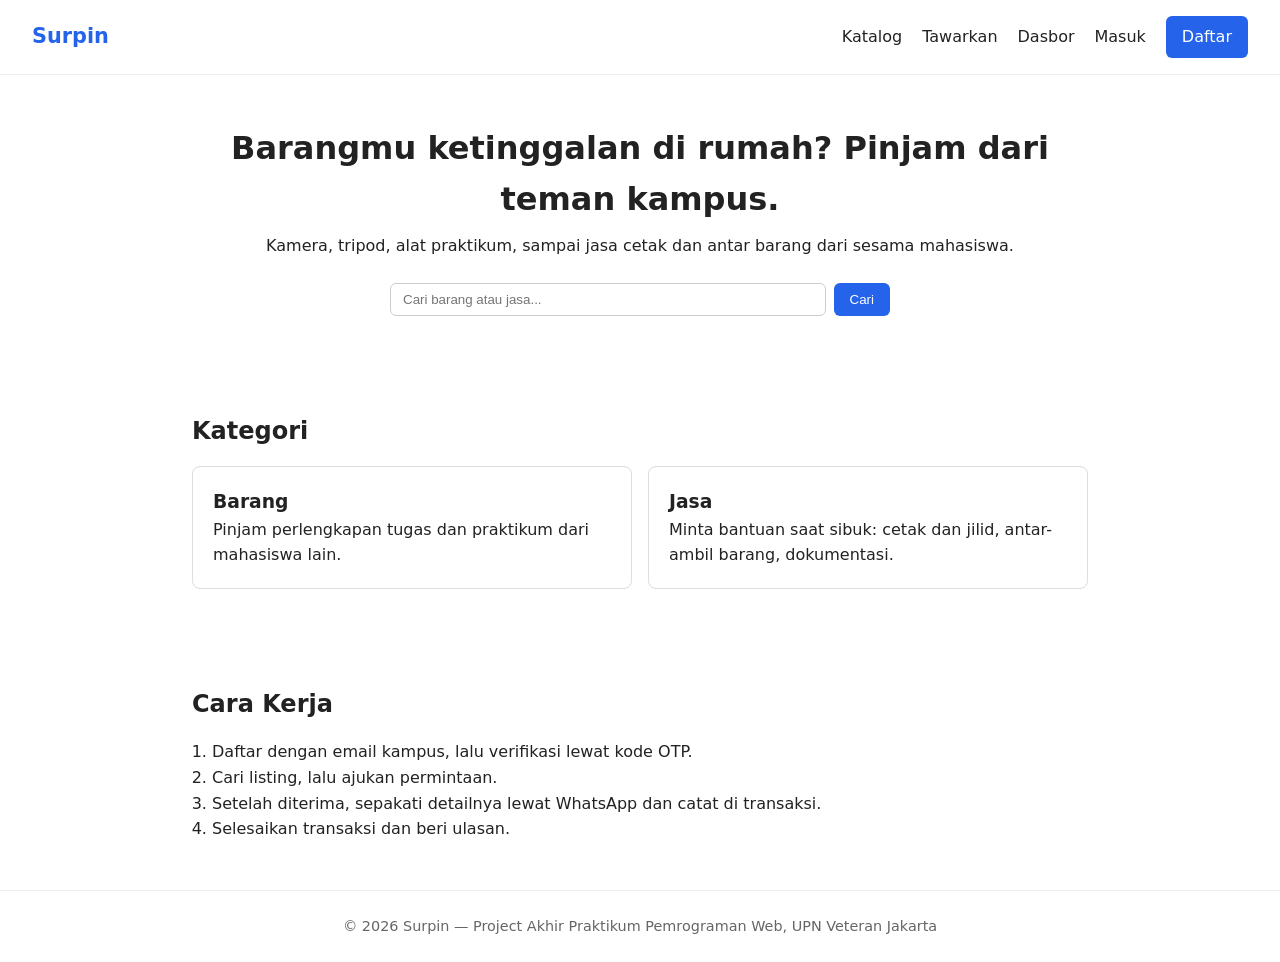
==== index.html @ cc720fbc "Add initial project files including HTML, CSS, JS, and data structure" ====
<!DOCTYPE html>
<html lang="id">
<head>
  <meta charset="UTF-8">
  <meta name="viewport" content="width=device-width, initial-scale=1.0">
  <title>Surpin | Pinjam Barang & Jasa Bantuan antar-Mahasiswa</title>
  <link rel="stylesheet" href="assets/css/style.css">
</head>
<body>

  <header class="navbar">
    <a href="index.html" class="logo">Surpin</a>
    <nav>
      <a href="pages/katalog.html">Katalog</a>
      <a href="pages/tambah-listing.html">Tawarkan</a>
      <a href="pages/dasbor.html">Dasbor</a>
      <a href="pages/masuk.html">Masuk</a>
      <a href="pages/daftar.html" class="btn">Daftar</a>
    </nav>
  </header>

  <main>
    <section class="hero">
      <h1>Barangmu ketinggalan di rumah? Pinjam dari teman kampus.</h1>
      <p>Kamera, tripod, alat praktikum, sampai jasa cetak dan antar barang dari sesama mahasiswa.</p>
      <form id="form-cari">
        <input type="text" placeholder="Cari barang atau jasa..." aria-label="Cari">
        <button type="submit" class="btn">Cari</button>
      </form>
    </section>

    <section class="kategori">
      <h2>Kategori</h2>
      <div class="grid">
        <a href="pages/katalog.html?jenis=barang" class="kartu">
          <h3>Barang</h3>
          <p>Pinjam perlengkapan tugas dan praktikum dari mahasiswa lain.</p>
        </a>
        <a href="pages/katalog.html?jenis=jasa" class="kartu">
          <h3>Jasa</h3>
          <p>Minta bantuan saat sibuk: cetak dan jilid, antar-ambil barang, dokumentasi.</p>
        </a>
      </div>
    </section>

    <section class="cara-kerja">
      <h2>Cara Kerja</h2>
      <ol>
        <li>Daftar dengan email kampus, lalu verifikasi lewat kode OTP.</li>
        <li>Cari listing, lalu ajukan permintaan.</li>
        <li>Setelah diterima, sepakati detailnya lewat WhatsApp dan catat di transaksi.</li>
        <li>Selesaikan transaksi dan beri ulasan.</li>
      </ol>
    </section>
  </main>

  <footer>
    <p>&copy; 2026 Surpin — Project Akhir Praktikum Pemrograman Web, UPN Veteran Jakarta</p>
  </footer>

  <script src="assets/js/main.js"></script>
</body>
</html>
---- assets/css/style.css ----
/* Style utama Surpin */
* { margin: 0; padding: 0; box-sizing: border-box; }

body {
  font-family: system-ui, sans-serif;
  color: #222;
  line-height: 1.6;
}

a { color: inherit; text-decoration: none; }

.btn {
  background: #2563eb;
  color: #fff;
  padding: 8px 16px;
  border: none;
  border-radius: 6px;
  cursor: pointer;
}

.navbar {
  display: flex;
  justify-content: space-between;
  align-items: center;
  padding: 16px 32px;
  border-bottom: 1px solid #eee;
}
.logo { font-weight: bold; font-size: 1.3rem; color: #2563eb; }
.navbar nav { display: flex; gap: 20px; align-items: center; }

main section { padding: 48px 32px; max-width: 960px; margin: 0 auto; }

.hero { text-align: center; }
.hero h1 { font-size: 2rem; margin-bottom: 8px; }
#form-cari { display: flex; gap: 8px; max-width: 500px; margin: 24px auto 0; }
#form-cari input { flex: 1; padding: 8px 12px; border: 1px solid #ccc; border-radius: 6px; }

h2 { margin-bottom: 16px; }
.grid { display: grid; grid-template-columns: repeat(auto-fit, minmax(220px, 1fr)); gap: 16px; }
.kartu { border: 1px solid #ddd; border-radius: 8px; padding: 20px; }
.kartu:hover { border-color: #2563eb; }

.cara-kerja ol { padding-left: 20px; }

footer { text-align: center; padding: 24px; border-top: 1px solid #eee; font-size: 0.9rem; color: #666; }
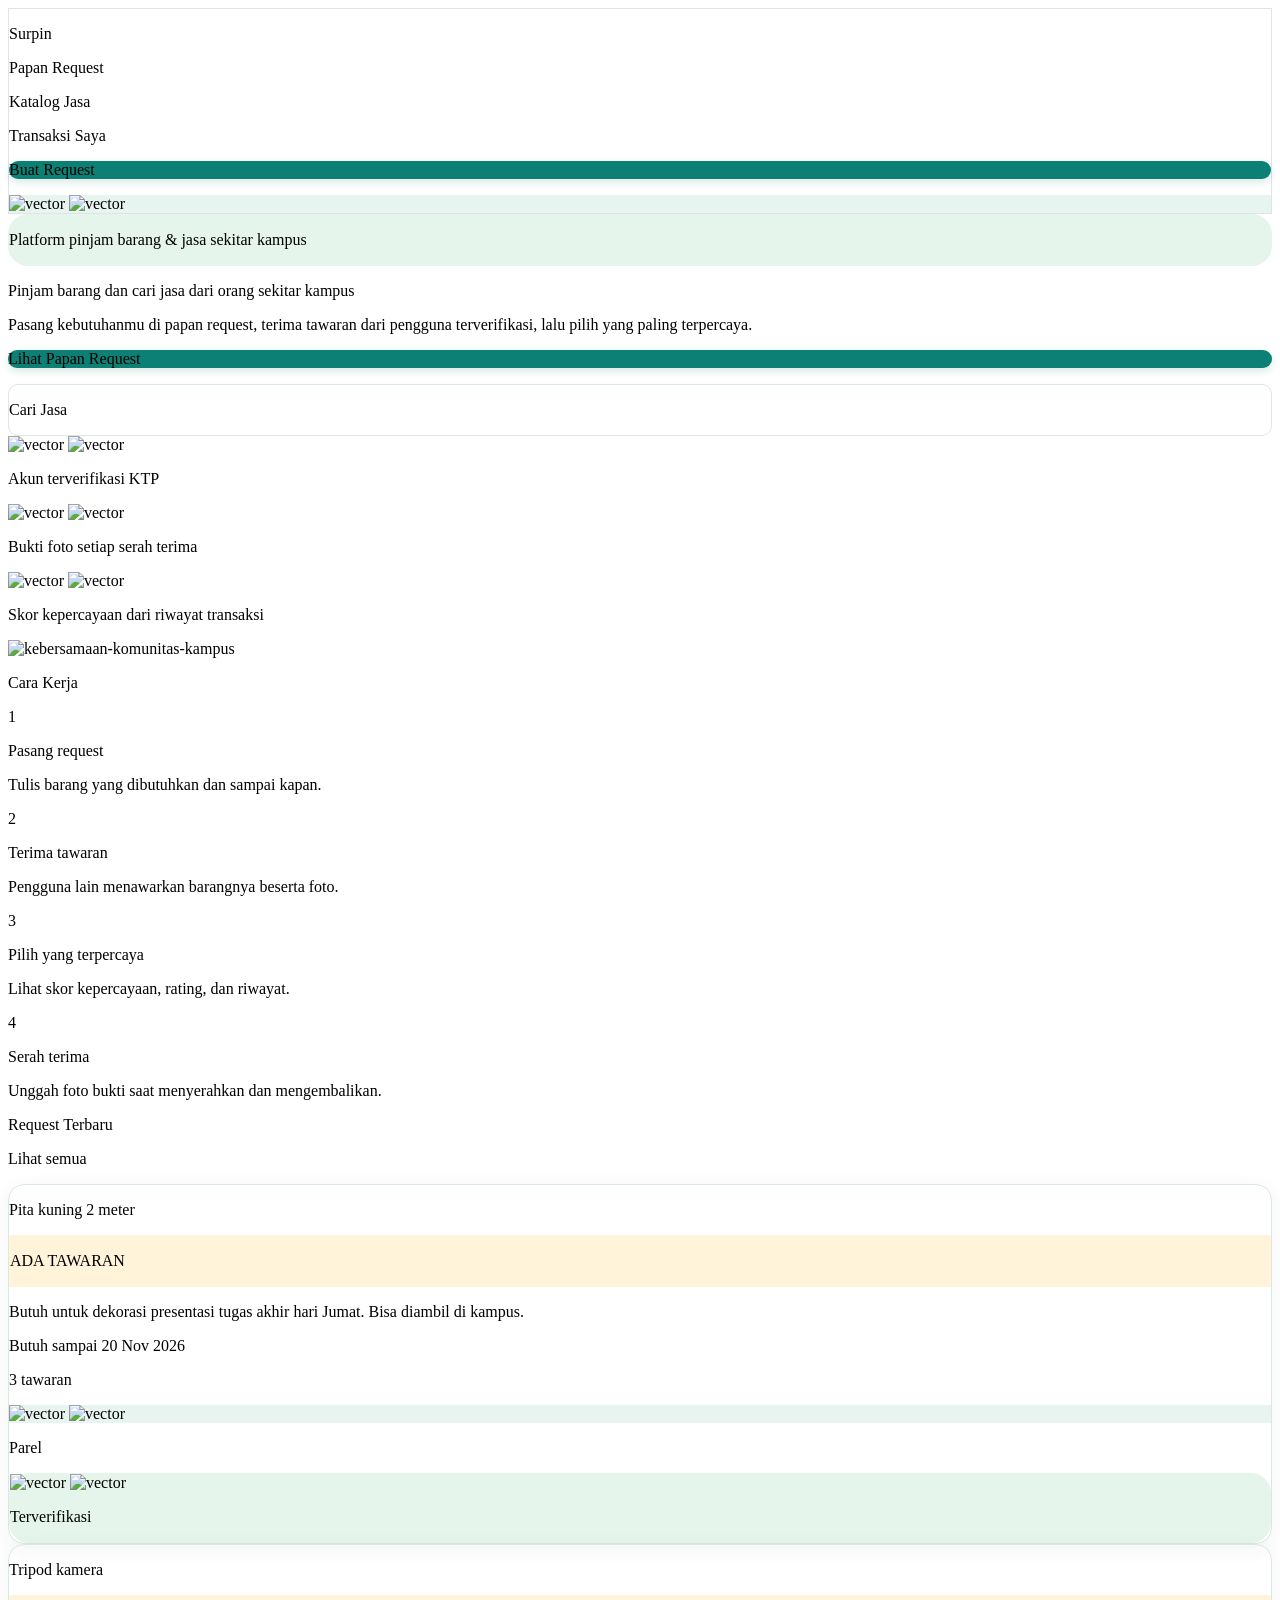
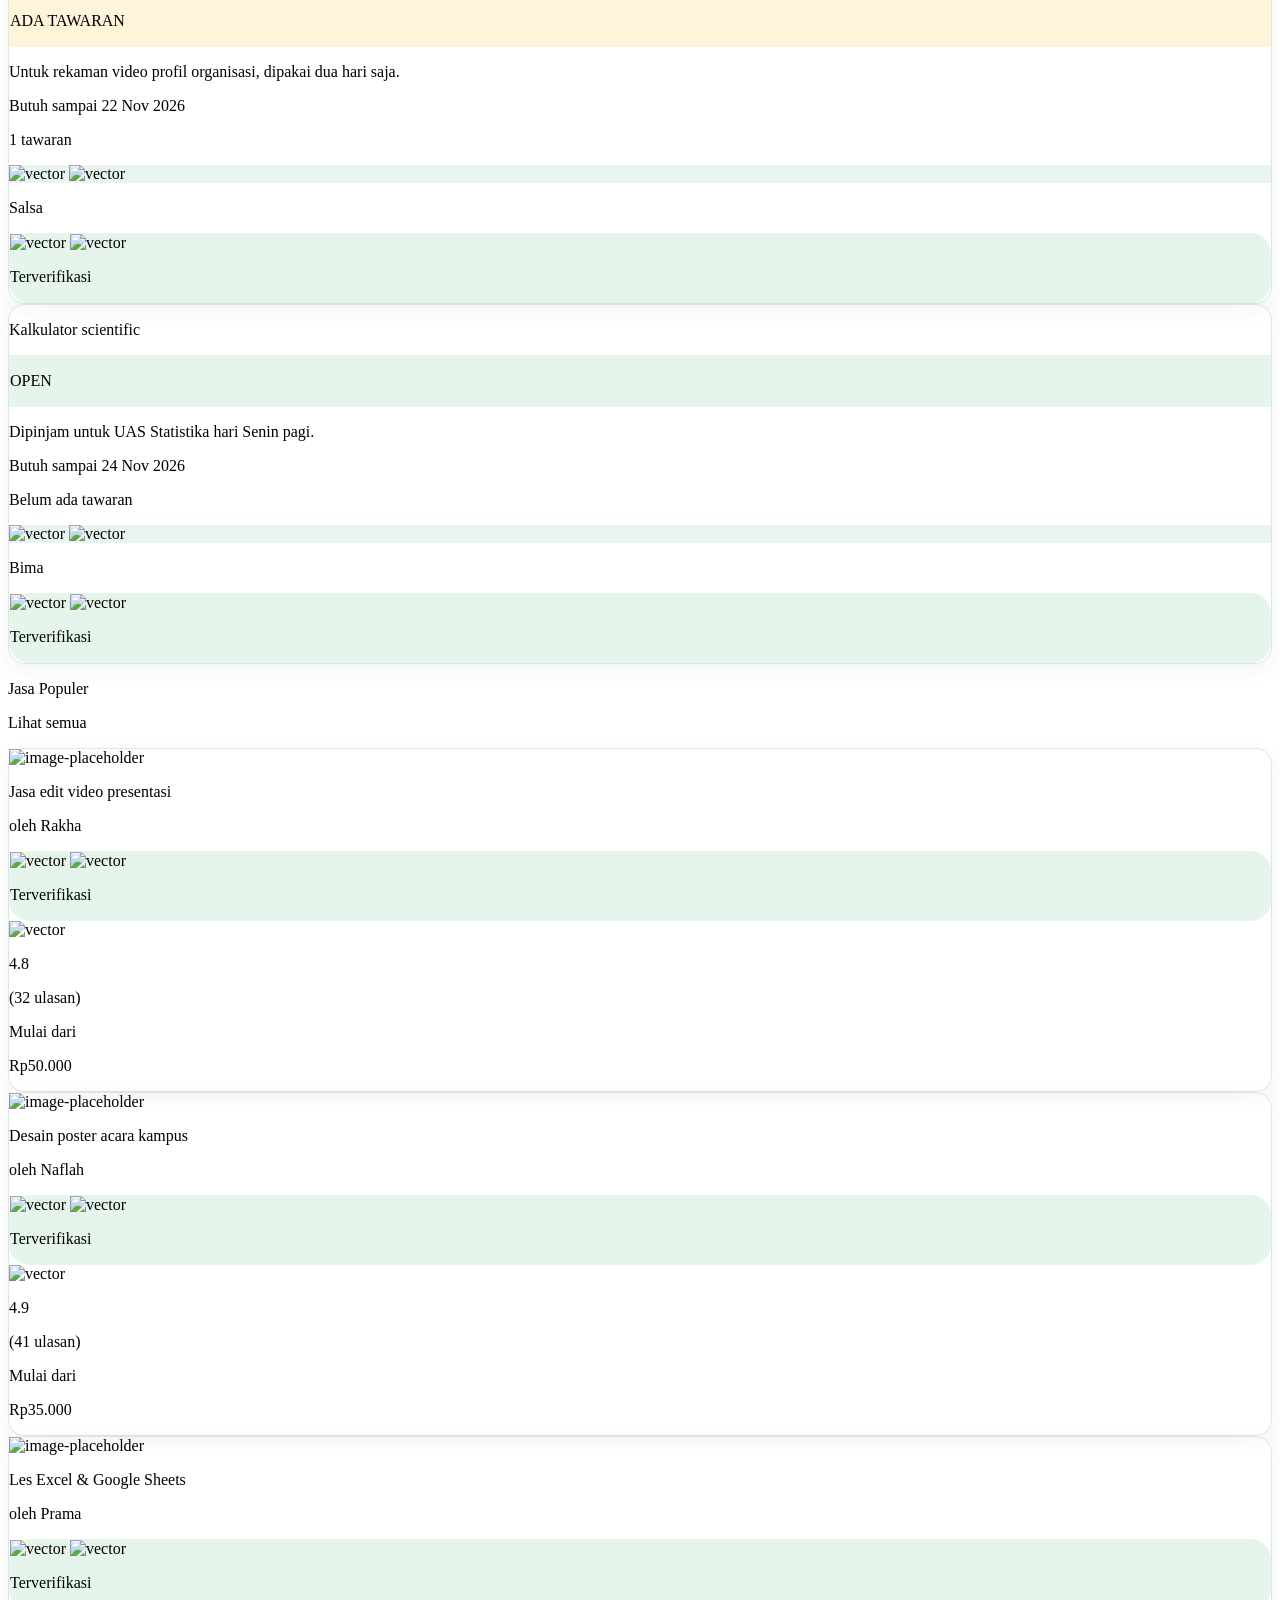
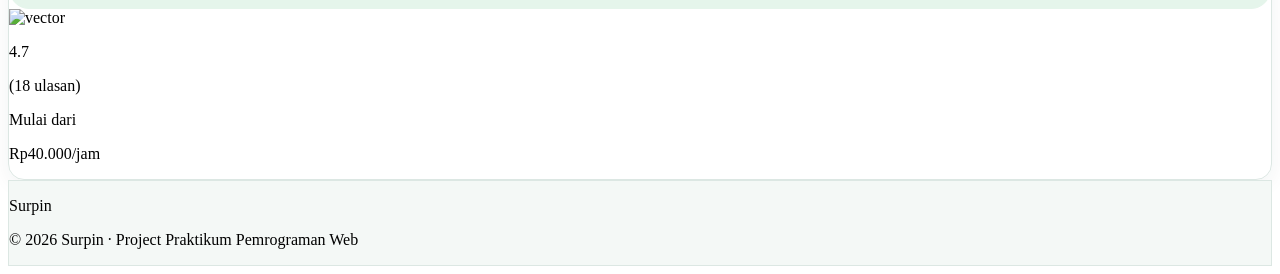
==== commit edd8bbcd: "Menambahkan HTML" ====
--- a/index.html
+++ b/index.html
@@ -1,63 +1,305 @@
+
 <!DOCTYPE html>
-<html lang="id">
+<html lang="en">
 <head>
   <meta charset="UTF-8">
   <meta name="viewport" content="width=device-width, initial-scale=1.0">
-  <title>Surpin | Pinjam Barang & Jasa Bantuan antar-Mahasiswa</title>
-  <link rel="stylesheet" href="assets/css/style.css">
+  <meta name="description" content="Exported from Figma">
+  <title>Exported Figma Design</title>
+  <link href="https://fonts.googleapis.com/css?family=Inter&display=swap" rel="stylesheet">
+
+  <link rel="stylesheet" href="styles.css">
 </head>
 <body>
+<div class="01-beranda-1">
+<div class="navbar" style="border: 1px solid rgba(220, 231, 227, 1)">
+<p class="text-3"><span class="text-rgb-13-128-117">Surpin</span></p>
+<div class="menu-4">
+<p class="text-5"><span class="text-rgb-88-111-107">Papan Request</span></p>
+<p class="text-6"><span class="text-rgb-88-111-107">Katalog Jasa</span></p>
+<p class="text-7"><span class="text-rgb-88-111-107">Transaksi Saya</span></p>
+</div>
+<div class="actions-8">
+<div class="button-primary" style="background-color: rgba(13, 128, 117, 1); box-shadow: 0px 3px 8px rgba(13, 115, 102, 0.1599999964237213); border-radius: 10px">
+<p class="text-10"><span class="text-white">Buat Request</span></p>
+</div>
+<div class="avatar" style="background-color: rgba(231, 244, 239, 1)">
+<div class="icon-user-12">
+<img src="assets/images/vector-13.svg" class="vector-13" alt="vector" />
+<img src="assets/images/vector-14.svg" class="vector-14" alt="vector" />
+</div>
+</div>
+</div>
+</div>
+<div class="hero-15">
+<div class="statuschip" style="background-color: rgba(229, 245, 235, 1); border: 1px solid rgba(229, 245, 235, 1); border-radius: 20px">
+<p class="text-17"><span class="text-rgb-22-112-76">Platform pinjam barang &amp; jasa sekitar kampus</span></p>
+</div>
+<p class="text-18"><span class="text-rgb-24-60-56">Pinjam barang dan cari jasa dari orang sekitar kampus</span></p>
+<p class="text-19"><span class="text-rgb-88-111-107">Pasang kebutuhanmu di papan request, terima tawaran dari pengguna terverifikasi, lalu pilih yang paling terpercaya.</span></p>
+<div class="frame-20">
+<div class="button-primary" style="background-color: rgba(13, 128, 117, 1); box-shadow: 0px 3px 8px rgba(13, 115, 102, 0.1599999964237213); border-radius: 10px">
+<p class="text-22"><span class="text-white">Lihat Papan Request</span></p>
+</div>
+<div class="button-secondary" style="border: 1px solid rgba(220, 231, 227, 1); border-radius: 10px">
+<p class="text-24"><span class="text-rgb-24-60-56">Cari Jasa</span></p>
+</div>
+</div>
+<div class="frame-25">
+<div class="frame-26">
+<div class="icon-shield-27">
+<img src="assets/images/vector-28.svg" class="vector-28" alt="vector" />
+<img src="assets/images/vector-29.svg" class="vector-29" alt="vector" />
+</div>
+<p class="text-30"><span class="text-rgb-24-60-56">Akun terverifikasi KTP</span></p>
+</div>
+<div class="frame-31">
+<div class="icon-shield-32">
+<img src="assets/images/vector-33.svg" class="vector-33" alt="vector" />
+<img src="assets/images/vector-34.svg" class="vector-34" alt="vector" />
+</div>
+<p class="text-35"><span class="text-rgb-24-60-56">Bukti foto setiap serah terima</span></p>
+</div>
+<div class="frame-36">
+<div class="icon-shield-37">
+<img src="assets/images/vector-38.svg" class="vector-38" alt="vector" />
+<img src="assets/images/vector-39.svg" class="vector-39" alt="vector" />
+</div>
+<p class="text-40"><span class="text-rgb-24-60-56">Skor kepercayaan dari riwayat transaksi</span></p>
+</div>
+</div>
+<img src="assets/images/node-41.png" class="node-41" alt="kebersamaan-komunitas-kampus" />
+</div>
+<div class="cara-kerja-42">
+<div class="frame-43">
+<p class="text-44"><span class="text-rgb-24-60-56">Cara Kerja</span></p>
+</div>
+<div class="frame-45">
+<div class="frame-46">
+<div class="frame-47">
+<p class="text-48"><span class="text-white">1</span></p>
+</div>
+<p class="text-49"><span class="text-rgb-24-60-56">Pasang request</span></p>
+<p class="text-50"><span class="text-rgb-88-111-107">Tulis barang yang dibutuhkan dan sampai kapan.</span></p>
+</div>
+<div class="frame-51">
+<div class="frame-52">
+<p class="text-53"><span class="text-white">2</span></p>
+</div>
+<p class="text-54"><span class="text-rgb-24-60-56">Terima tawaran</span></p>
+<p class="text-55"><span class="text-rgb-88-111-107">Pengguna lain menawarkan barangnya beserta foto.</span></p>
+</div>
+<div class="frame-56">
+<div class="frame-57">
+<p class="text-58"><span class="text-white">3</span></p>
+</div>
+<p class="text-59"><span class="text-rgb-24-60-56">Pilih yang terpercaya</span></p>
+<p class="text-60"><span class="text-rgb-88-111-107">Lihat skor kepercayaan, rating, dan riwayat.</span></p>
+</div>
+<div class="frame-61">
+<div class="frame-62">
+<p class="text-63"><span class="text-white">4</span></p>
+</div>
+<p class="text-64"><span class="text-rgb-24-60-56">Serah terima</span></p>
+<p class="text-65"><span class="text-rgb-88-111-107">Unggah foto bukti saat menyerahkan dan mengembalikan.</span></p>
+</div>
+</div>
+</div>
+<div class="request-terbaru-66">
+<div class="frame-67">
+<p class="text-68"><span class="text-rgb-24-60-56">Request Terbaru</span></p>
+<p class="text-69"><span class="text-rgb-24-60-56">Lihat semua</span></p>
+</div>
+<div class="frame-70">
+<div class="card-request" style="border: 1px solid rgba(220, 231, 227, 1); box-shadow: 0px 5px 20px rgba(13, 56, 46, 0.05999999865889549); border-radius: 16px">
+<div class="top-72">
+<p class="text-73"><span class="text-rgb-24-60-56">Pita kuning 2 meter</span></p>
+<div class="statuschip" style="background-color: rgba(255, 243, 217, 1); border: 1px solid rgba(255, 243, 217, 1)">
+<p class="text-75"><span class="text-rgb-148-97-20">ADA TAWARAN</span></p>
+</div>
+</div>
+<p class="text-76"><span class="text-rgb-88-111-107">Butuh untuk dekorasi presentasi tugas akhir hari Jumat. Bisa diambil di kampus.</span></p>
+<div class="meta-77">
+<p class="text-78"><span class="text-rgb-88-111-107">Butuh sampai 20 Nov 2026</span></p>
+<p class="text-79"><span class="text-rgb-24-60-56">3 tawaran</span></p>
+</div>
+<div class="divider-80"></div>
+<div class="requester-81">
+<div class="avatar" style="background-color: rgba(231, 244, 239, 1)">
+<div class="icon-user-83">
+<img src="assets/images/vector-84.svg" class="vector-84" alt="vector" />
+<img src="assets/images/vector-85.svg" class="vector-85" alt="vector" />
+</div>
+</div>
+<p class="text-86"><span class="text-rgb-24-60-56">Parel</span></p>
+<div class="badge-verified" style="background-color: rgba(229, 245, 235, 1); border: 1px solid rgba(229, 245, 235, 1); border-radius: 20px">
+<div class="icon-shield-88">
+<img src="assets/images/vector-89.svg" class="vector-89" alt="vector" />
+<img src="assets/images/vector-90.svg" class="vector-90" alt="vector" />
+</div>
+<p class="text-91"><span class="text-rgb-24-60-56">Terverifikasi</span></p>
+</div>
+</div>
+</div>
+<div class="card-request" style="border: 1px solid rgba(220, 231, 227, 1); box-shadow: 0px 5px 20px rgba(13, 56, 46, 0.05999999865889549); border-radius: 16px">
+<div class="top-93">
+<p class="text-94"><span class="text-rgb-24-60-56">Tripod kamera</span></p>
+<div class="statuschip" style="background-color: rgba(255, 243, 217, 1); border: 1px solid rgba(255, 243, 217, 1)">
+<p class="text-96"><span class="text-rgb-148-97-20">ADA TAWARAN</span></p>
+</div>
+</div>
+<p class="text-97"><span class="text-rgb-88-111-107">Untuk rekaman video profil organisasi, dipakai dua hari saja.</span></p>
+<div class="meta-98">
+<p class="text-99"><span class="text-rgb-88-111-107">Butuh sampai 22 Nov 2026</span></p>
+<p class="text-100"><span class="text-rgb-24-60-56">1 tawaran</span></p>
+</div>
+<div class="divider-101"></div>
+<div class="requester-102">
+<div class="avatar" style="background-color: rgba(231, 244, 239, 1)">
+<div class="icon-user-104">
+<img src="assets/images/vector-105.svg" class="vector-105" alt="vector" />
+<img src="assets/images/vector-106.svg" class="vector-106" alt="vector" />
+</div>
+</div>
+<p class="text-107"><span class="text-rgb-24-60-56">Salsa</span></p>
+<div class="badge-verified" style="background-color: rgba(229, 245, 235, 1); border: 1px solid rgba(229, 245, 235, 1); border-radius: 20px">
+<div class="icon-shield-109">
+<img src="assets/images/vector-110.svg" class="vector-110" alt="vector" />
+<img src="assets/images/vector-111.svg" class="vector-111" alt="vector" />
+</div>
+<p class="text-112"><span class="text-rgb-24-60-56">Terverifikasi</span></p>
+</div>
+</div>
+</div>
+<div class="card-request" style="border: 1px solid rgba(220, 231, 227, 1); box-shadow: 0px 5px 20px rgba(13, 56, 46, 0.05999999865889549); border-radius: 16px">
+<div class="top-114">
+<p class="text-115"><span class="text-rgb-24-60-56">Kalkulator scientific</span></p>
+<div class="statuschip" style="background-color: rgba(229, 245, 235, 1); border: 1px solid rgba(229, 245, 235, 1)">
+<p class="text-117"><span class="text-rgb-22-112-76">OPEN</span></p>
+</div>
+</div>
+<p class="text-118"><span class="text-rgb-88-111-107">Dipinjam untuk UAS Statistika hari Senin pagi.</span></p>
+<div class="meta-119">
+<p class="text-120"><span class="text-rgb-88-111-107">Butuh sampai 24 Nov 2026</span></p>
+<p class="text-121"><span class="text-rgb-24-60-56">Belum ada tawaran</span></p>
+</div>
+<div class="divider-122"></div>
+<div class="requester-123">
+<div class="avatar" style="background-color: rgba(231, 244, 239, 1)">
+<div class="icon-user-125">
+<img src="assets/images/vector-126.svg" class="vector-126" alt="vector" />
+<img src="assets/images/vector-127.svg" class="vector-127" alt="vector" />
+</div>
+</div>
+<p class="text-128"><span class="text-rgb-24-60-56">Bima</span></p>
+<div class="badge-verified" style="background-color: rgba(229, 245, 235, 1); border: 1px solid rgba(229, 245, 235, 1); border-radius: 20px">
+<div class="icon-shield-130">
+<img src="assets/images/vector-131.svg" class="vector-131" alt="vector" />
+<img src="assets/images/vector-132.svg" class="vector-132" alt="vector" />
+</div>
+<p class="text-133"><span class="text-rgb-24-60-56">Terverifikasi</span></p>
+</div>
+</div>
+</div>
+</div>
+</div>
+<div class="jasa-populer-134">
+<div class="frame-135">
+<p class="text-136"><span class="text-rgb-24-60-56">Jasa Populer</span></p>
+<p class="text-137"><span class="text-rgb-24-60-56">Lihat semua</span></p>
+</div>
+<div class="frame-138">
+<div class="card-service" style="border: 1px solid rgba(220, 231, 227, 1); box-shadow: 0px 5px 20px rgba(13, 56, 46, 0.05999999865889549); border-radius: 16px">
+<img src="assets/images/image-placeholder.png" class="image-placeholder" alt="image-placeholder" />
+<div class="body-141">
+<p class="text-142"><span class="text-rgb-24-60-56">Jasa edit video presentasi</span></p>
+<div class="provider-143">
+<p class="text-144"><span class="text-rgb-88-111-107">oleh Rakha</span></p>
+<div class="badge-verified" style="background-color: rgba(229, 245, 235, 1); border: 1px solid rgba(229, 245, 235, 1); border-radius: 20px">
+<div class="icon-shield-146">
+<img src="assets/images/vector-147.svg" class="vector-147" alt="vector" />
+<img src="assets/images/vector-148.svg" class="vector-148" alt="vector" />
+</div>
+<p class="text-149"><span class="text-rgb-24-60-56">Terverifikasi</span></p>
+</div>
+</div>
+<div class="rating">
+<div class="icon-star-151">
+<img src="assets/images/vector-152.svg" class="vector-152" alt="vector" />
+</div>
+<p class="text-153"><span class="text-rgb-24-60-56">4.8</span></p>
+<p class="text-154"><span class="text-rgb-88-111-107">(32 ulasan)</span></p>
+</div>
+<div class="divider-155"></div>
+<div class="price-156">
+<p class="text-157"><span class="text-rgb-88-111-107">Mulai dari</span></p>
+<p class="text-158"><span class="text-rgb-24-60-56">Rp50.000</span></p>
+</div>
+</div>
+</div>
+<div class="card-service" style="border: 1px solid rgba(220, 231, 227, 1); box-shadow: 0px 5px 20px rgba(13, 56, 46, 0.05999999865889549); border-radius: 16px">
+<img src="assets/images/image-placeholder-2.png" class="image-placeholder" alt="image-placeholder" />
+<div class="body-161">
+<p class="text-162"><span class="text-rgb-24-60-56">Desain poster acara kampus</span></p>
+<div class="provider-163">
+<p class="text-164"><span class="text-rgb-88-111-107">oleh Naflah</span></p>
+<div class="badge-verified" style="background-color: rgba(229, 245, 235, 1); border: 1px solid rgba(229, 245, 235, 1); border-radius: 20px">
+<div class="icon-shield-166">
+<img src="assets/images/vector-167.svg" class="vector-167" alt="vector" />
+<img src="assets/images/vector-168.svg" class="vector-168" alt="vector" />
+</div>
+<p class="text-169"><span class="text-rgb-24-60-56">Terverifikasi</span></p>
+</div>
+</div>
+<div class="rating">
+<div class="icon-star-171">
+<img src="assets/images/vector-172.svg" class="vector-172" alt="vector" />
+</div>
+<p class="text-173"><span class="text-rgb-24-60-56">4.9</span></p>
+<p class="text-174"><span class="text-rgb-88-111-107">(41 ulasan)</span></p>
+</div>
+<div class="divider-175"></div>
+<div class="price-176">
+<p class="text-177"><span class="text-rgb-88-111-107">Mulai dari</span></p>
+<p class="text-178"><span class="text-rgb-24-60-56">Rp35.000</span></p>
+</div>
+</div>
+</div>
+<div class="card-service" style="border: 1px solid rgba(220, 231, 227, 1); box-shadow: 0px 5px 20px rgba(13, 56, 46, 0.05999999865889549); border-radius: 16px">
+<img src="assets/images/image-placeholder-3.png" class="image-placeholder" alt="image-placeholder" />
+<div class="body-181">
+<p class="text-182"><span class="text-rgb-24-60-56">Les Excel &amp; Google Sheets</span></p>
+<div class="provider-183">
+<p class="text-184"><span class="text-rgb-88-111-107">oleh Prama</span></p>
+<div class="badge-verified" style="background-color: rgba(229, 245, 235, 1); border: 1px solid rgba(229, 245, 235, 1); border-radius: 20px">
+<div class="icon-shield-186">
+<img src="assets/images/vector-187.svg" class="vector-187" alt="vector" />
+<img src="assets/images/vector-188.svg" class="vector-188" alt="vector" />
+</div>
+<p class="text-189"><span class="text-rgb-24-60-56">Terverifikasi</span></p>
+</div>
+</div>
+<div class="rating">
+<div class="icon-star-191">
+<img src="assets/images/vector-192.svg" class="vector-192" alt="vector" />
+</div>
+<p class="text-193"><span class="text-rgb-24-60-56">4.7</span></p>
+<p class="text-194"><span class="text-rgb-88-111-107">(18 ulasan)</span></p>
+</div>
+<div class="divider-195"></div>
+<div class="price-196">
+<p class="text-197"><span class="text-rgb-88-111-107">Mulai dari</span></p>
+<p class="text-198"><span class="text-rgb-24-60-56">Rp40.000/jam</span></p>
+</div>
+</div>
+</div>
+</div>
+</div>
+<div class="footer" style="background-color: rgba(244, 248, 246, 1); border: 1px solid rgba(220, 231, 227, 1)">
+<p class="text-200"><span class="text-rgb-13-128-117">Surpin</span></p>
+<p class="text-201"><span class="text-rgb-88-111-107">© 2026 Surpin · Project Praktikum Pemrograman Web</span></p>
+</div>
+</div>
 
-  <header class="navbar">
-    <a href="index.html" class="logo">Surpin</a>
-    <nav>
-      <a href="pages/katalog.html">Katalog</a>
-      <a href="pages/tambah-listing.html">Tawarkan</a>
-      <a href="pages/dasbor.html">Dasbor</a>
-      <a href="pages/masuk.html">Masuk</a>
-      <a href="pages/daftar.html" class="btn">Daftar</a>
-    </nav>
-  </header>
-
-  <main>
-    <section class="hero">
-      <h1>Barangmu ketinggalan di rumah? Pinjam dari teman kampus.</h1>
-      <p>Kamera, tripod, alat praktikum, sampai jasa cetak dan antar barang dari sesama mahasiswa.</p>
-      <form id="form-cari">
-        <input type="text" placeholder="Cari barang atau jasa..." aria-label="Cari">
-        <button type="submit" class="btn">Cari</button>
-      </form>
-    </section>
-
-    <section class="kategori">
-      <h2>Kategori</h2>
-      <div class="grid">
-        <a href="pages/katalog.html?jenis=barang" class="kartu">
-          <h3>Barang</h3>
-          <p>Pinjam perlengkapan tugas dan praktikum dari mahasiswa lain.</p>
-        </a>
-        <a href="pages/katalog.html?jenis=jasa" class="kartu">
-          <h3>Jasa</h3>
-          <p>Minta bantuan saat sibuk: cetak dan jilid, antar-ambil barang, dokumentasi.</p>
-        </a>
-      </div>
-    </section>
-
-    <section class="cara-kerja">
-      <h2>Cara Kerja</h2>
-      <ol>
-        <li>Daftar dengan email kampus, lalu verifikasi lewat kode OTP.</li>
-        <li>Cari listing, lalu ajukan permintaan.</li>
-        <li>Setelah diterima, sepakati detailnya lewat WhatsApp dan catat di transaksi.</li>
-        <li>Selesaikan transaksi dan beri ulasan.</li>
-      </ol>
-    </section>
-  </main>
-
-  <footer>
-    <p>&copy; 2026 Surpin — Project Akhir Praktikum Pemrograman Web, UPN Veteran Jakarta</p>
-  </footer>
-
-  <script src="assets/js/main.js"></script>
 </body>
 </html>
